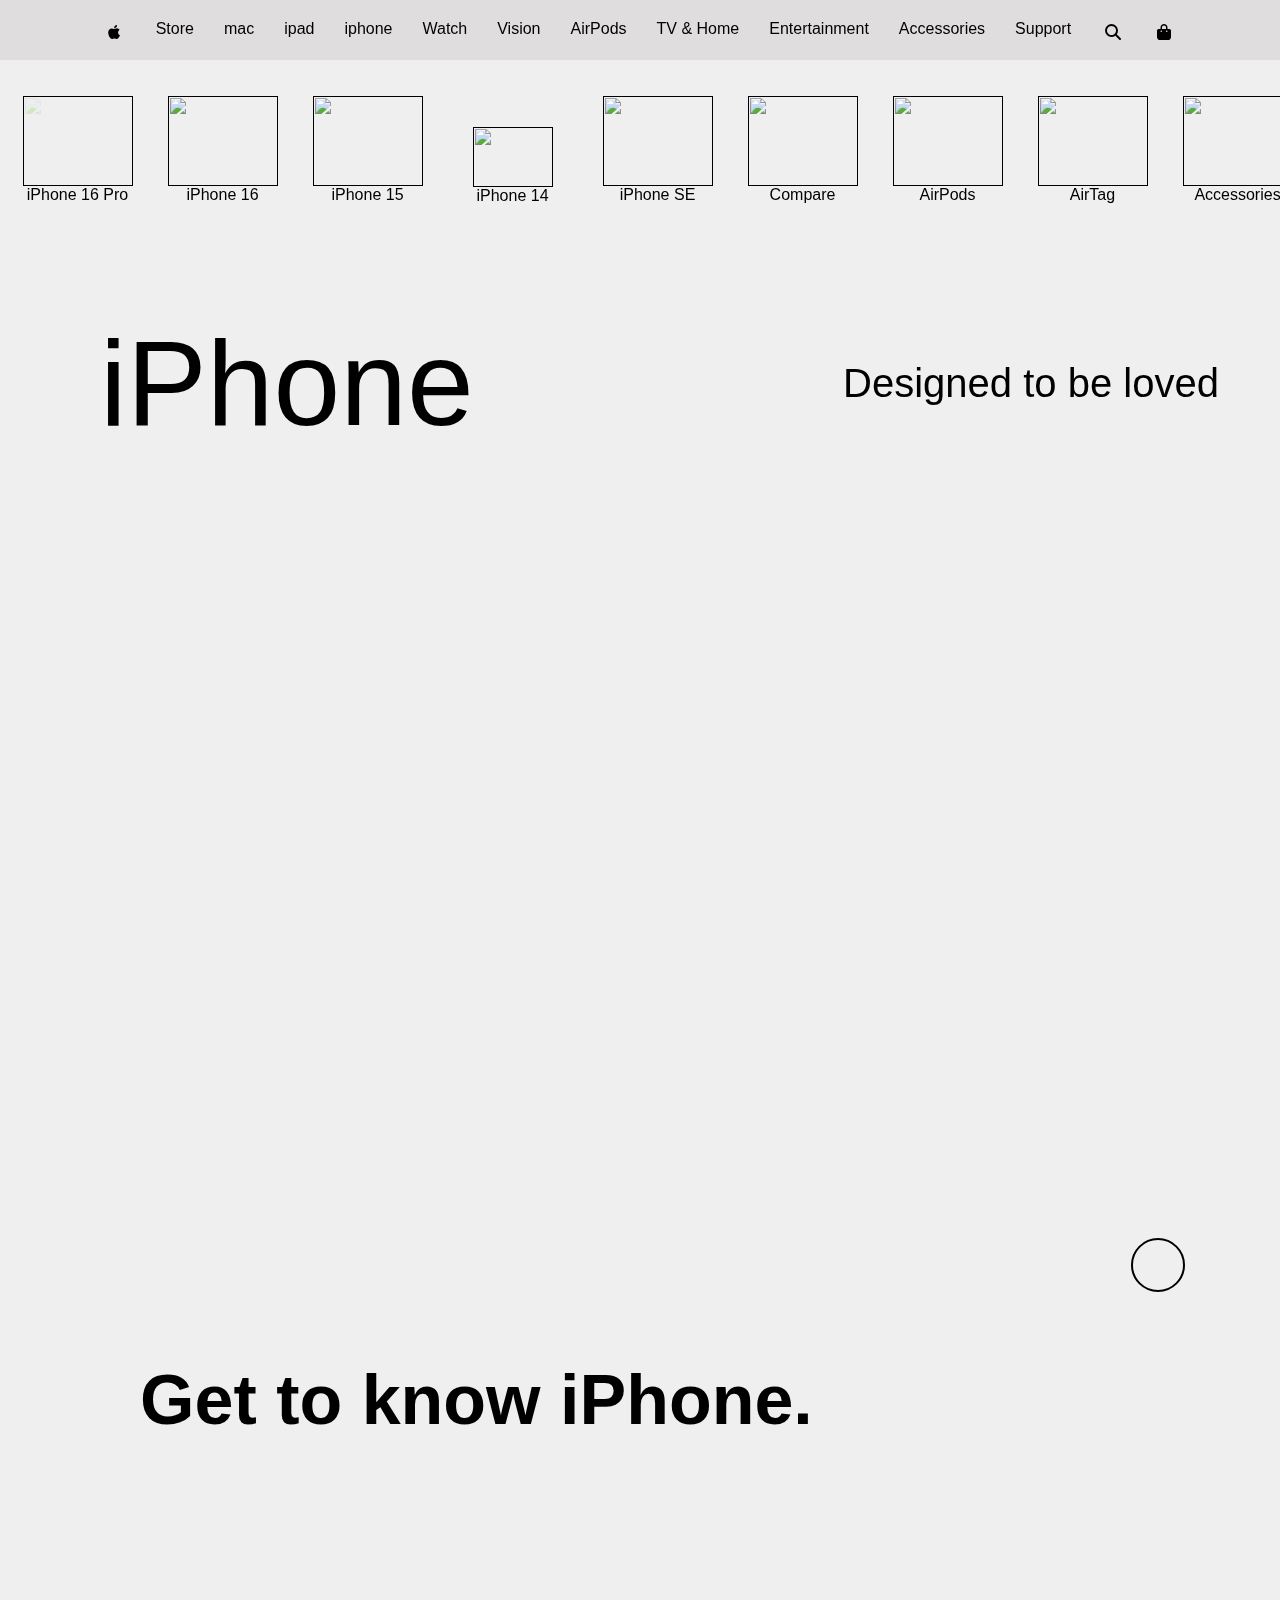
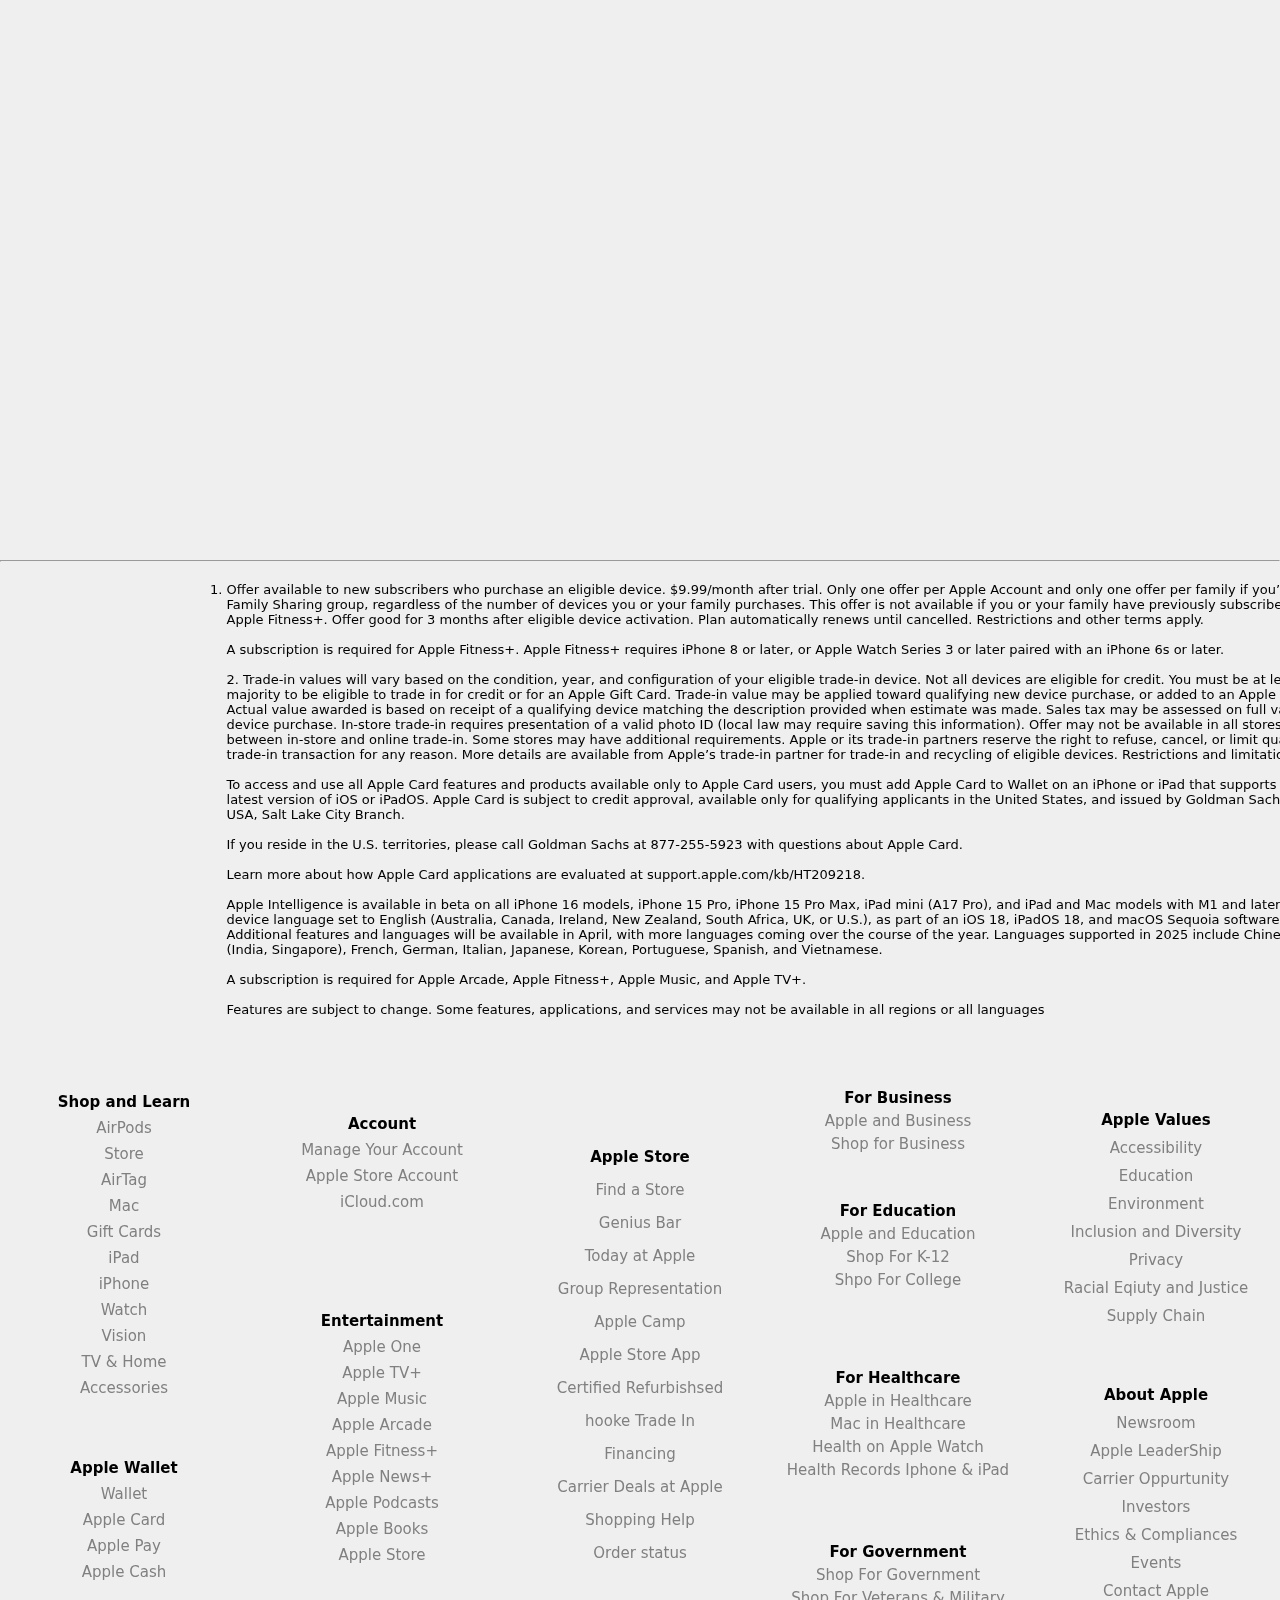
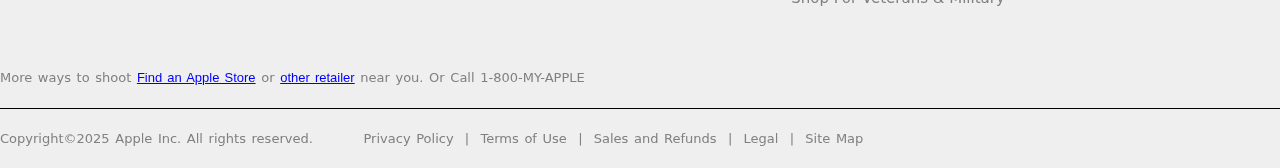
==== SUB_html_files/iphone.html @ dc6b5dbf "added all files except images" ====
<!DOCTYPE html>
<html lang="en">
<head>
    <meta charset="UTF-8">
    <meta http-equiv="X-UA-Compatible" content="IE=edge">
    <meta name="viewport" content="width=device-width, initial-scale=1.0">
    <title>Iphone - Apple</title>
    <link rel="stylesheet" href="../CSS/iphone.css">
    <link rel="stylesheet" href="https://cdnjs.cloudflare.com/ajax/libs/font-awesome/6.7.2/css/all.min.css" integrity="sha512-Evv84Mr4kqVGRNSgIGL/F/aIDqQb7xQ2vcrdIwxfjThSH8CSR7PBEakCr51Ck+w+/U6swU2Im1vVX0SVk9ABhg==" crossorigin="anonymous" referrerpolicy="no-referrer" />
    <link rel="stylesheet" href="https://cdnjs.cloudflare.com/ajax/libs/font-awesome/6.7.2/css/all.min.css" integrity="sha512-Evv84Mr4kqVGRNSgIGL/F/aIDqQb7xQ2vcrdIwxfjThSH8CSR7PBEakCr51Ck+w+/U6swU2Im1vVX0SVk9ABhg==" crossorigin="anonymous" referrerpolicy="no-referrer" />

</head>
<body>
     <!-- ------------(header > all about navbar)------------------ -->
     <div class="navbar">
    
        <ul>
            <a href="../index.html" id="apple_icon"><i class="fa-brands fa-apple" style="color: black;" ></i></a>
            <li><a class="glow" href="store.html">Store</a></li>
            <li><a class="glow" href="mac.html">mac</a></li>
            <li><a class="glow" href="ipad.html">ipad</a></li>
            <li><a class="glow" href="iphone.html">iphone</a></li>
            <li><a class="glow" href="watch.html">Watch</a></li>
            <li><a class="glow" href="">Vision</a></li>
            <li><a class="glow" href="">AirPods</a></li>
            <li><a class="glow" href="">TV & Home</a></li>
            <li><a class="glow" href="">Entertainment</a></li>
            <li><a class="glow" href="">Accessories</a></li>
            <li><a class="glow" href="support.html">Support</a></li>
            <div id="search_box"><i class="fa-solid fa-magnifying-glass" style="color: black;" ></i></div>
            <div id="bag_icon"><i class="fa-solid fa-bag-shopping" style="color: black;"></i></div>
        </ul>
    </div>

         <!-- ------------( > png icons)------------------ -->
<div class="png_icon_collection">

<a href="" style="mix-blend-mode : color-burn ; " id="png_icons_1" class="png_icons"> <img src="../images/iphone_icon_1.svg" height="90px" width="110px">iPhone 16 Pro</a>
<a href="" id="png_icons_2" class="png_icons"> <img src="../images/iphone_icon_2.svg" height="90px" width="110px">iPhone 16</a>
<a href="" id="png_icons_3" class="png_icons"> <img src="../images/iphone_icon_3.svg" height="90px" width="110px">iPhone 15</a>
<a href="" id="png_icons_4" class="png_icons"> <img src="../images/iphone_icon_4.svg" height="60px" width="80px">iPhone 14</a>
<a href="" id="png_icons_5" class="png_icons"> <img src="../images/iphone_icon_5.svg" height="90px" width="110px">iPhone SE</a>
<a href="" id="png_icons_6" class="png_icons"> <img src="../images/mac_icon_7.svg" height="90px" width="110px">Compare</a>
<a href="" id="png_icons_7" class="png_icons"> <img src="../images/iphone_icon_7.svg" height="90px" width="110px">AirPods</a>
<a href="" id="png_icons_8" class="png_icons"> <img src="../images/iphone_icon_8.svg" height="90px" width="110px">AirTag</a>
<a href="" id="png_icons_9" class="png_icons"> <img src="../images/iphone_icon_9.svg" height="90px" width="110px">Accessories</a>
<a href="" id="png_icons_10" class="png_icons"> <img src="../images/iphone_icon_10.svg" height="90px" width="110px">Apple Card</a>
<a href="" id="png_icons_11" class="png_icons"> <img src="../images/iphone_icon_11.svg" height="90px" width="110px">iOS 18</a>
<a href="" id="png_icons_12" class="png_icons"> <img src="../images/iphone_icon_12.svg" height="90px" width="110px">Shop iPhone</a>

</div>
<br>


         <!-- ------------( > video_title)------------------ -->

         <div class="vedio_title">
            <div id="name">iPhone</div>
            <pre id="quote">Designed to be loved </pre>
         </div>


                  <!-- ------------( > video)------------------ -->
<div class="vedio_box">
    <video  style="border-radius: 20px;" src="../videos/iphone_video.mp4" width="100%"  autoplay muted loop playsinline></video>        
    <div id="play_buttn"></div>
</div>

                  <!-- ------------( below_video_title)------------------ -->

<div class="gettoknowmac">&emsp;&emsp;Get to know iPhone.</div>

<!-- ------------( videos of get to know mac part)------------------ -->

<div class="suggestions_bar">

    <!-- syggestion box 1 -->
    <a href="" id="suggestions_1" class="suggestions">


    <div class="lower_pic" id="lower_pic_box_1"></div> 
    
    
    </a>

     <!-- syggestion box 2 -->

    <a href="" id="suggestions_2" class="suggestions"> 

      
                <div class="lower_pic" id="lower_pic_box_2"></div> 

    </a>

     <!-- syggestion box 3 -->

    <a href="" id="suggestions_3" class="suggestions"> 

       
                <div class="lower_pic" id="lower_pic_box_3"></div> 

    </a>

     <!-- syggestion box 4 -->

    <a href="" id="suggestions_4" class="suggestions">
        
       
                <div class="lower_pic" id="lower_pic_box_4"></div> 

    </a>

     <!-- syggestion box 5 -->

    <a href="" id="suggestions_5" class="suggestions">
        
       
                <div class="lower_pic" id="lower_pic_box_5"></div> 

    </a> 

 <!-- syggestion box 6 -->

 <a href="" id="suggestions_6" class="suggestions">
        
       
    <div class="lower_pic" id="lower_pic_box_6"></div> 

</a> 

 <!-- syggestion box 7 -->

 <a href="" id="suggestions_7" class="suggestions">
        
       
    <div class="lower_pic" id="lower_pic_box_7"></div> 

</a> 

 <!-- syggestion box 8 -->

 <a href="" id="suggestions_8" class="suggestions">
        
       
    <div class="lower_pic" id="lower_pic_box_8"></div> 

</a> 

</div>

<hr>
<main>
     <!-- ------------(footer > all bout footer)------------------ -->

    <footer>

        <div class="footer">
            <pre id="footer_para" >1. Offer available to new subscribers who purchase an eligible device. $9.99/month after trial. Only one offer per Apple Account and only one offer per family if you’re part of a
    Family Sharing group, regardless of the number of devices you or your family purchases. This offer is not available if you or your family have previously subscribed to
    Apple Fitness+. Offer good for 3 months after eligible device activation. Plan automatically renews until cancelled. Restrictions and other terms apply.
    
    A subscription is required for Apple Fitness+. Apple Fitness+ requires iPhone 8 or later, or Apple Watch Series 3 or later paired with an iPhone 6s or later.
    
    2. Trade‑in values will vary based on the condition, year, and configuration of your eligible trade‑in device. Not all devices are eligible for credit. You must be at least the age of
    majority to be eligible to trade in for credit or for an Apple Gift Card. Trade‑in value may be applied toward qualifying new device purchase, or added to an Apple Gift Card.
    Actual value awarded is based on receipt of a qualifying device matching the description provided when estimate was made. Sales tax may be assessed on full value of a new 
    device purchase. In‑store trade‑in requires presentation of a valid photo ID (local law may require saving this information). Offer may not be available in all stores, and may vary
    between in‑store and online trade‑in. Some stores may have additional requirements. Apple or its trade‑in partners reserve the right to refuse, cancel, or limit quantity of any
    trade‑in transaction for any reason. More details are available from Apple’s trade-in partner for trade‑in and recycling of eligible devices. Restrictions and limitations may apply.
    
    To access and use all Apple Card features and products available only to Apple Card users, you must add Apple Card to Wallet on an iPhone or iPad that supports and has the
    latest version of iOS or iPadOS. Apple Card is subject to credit approval, available only for qualifying applicants in the United States, and issued by Goldman Sachs Bank 
    USA, Salt Lake City Branch.
    
    If you reside in the U.S. territories, please call Goldman Sachs at 877-255-5923 with questions about Apple Card.
    
    Learn more about how Apple Card applications are evaluated at support.apple.com/kb/HT209218.
    
    Apple Intelligence is available in beta on all iPhone 16 models, iPhone 15 Pro, iPhone 15 Pro Max, iPad mini (A17 Pro), and iPad and Mac models with M1 and later, with Siri and
    device language set to English (Australia, Canada, Ireland, New Zealand, South Africa, UK, or U.S.), as part of an iOS 18, iPadOS 18, and macOS Sequoia software update.
    Additional features and languages will be available in April, with more languages coming over the course of the year. Languages supported in 2025 include Chinese, English
    (India, Singapore), French, German, Italian, Japanese, Korean, Portuguese, Spanish, and Vietnamese.
    
    A subscription is required for Apple Arcade, Apple Fitness+, Apple Music, and Apple TV+.
    
    Features are subject to change. Some features, applications, and services may not be available in all regions or all languages</pre>
        </div>
    <br>
        <div id="extra_info">
            <!-- all aboout column - 1 -->
    <div  id="grid-box-1" class="grid-box"> 
        <div id="section_1">
         
            <h1 class="column-1-title-1">Shop and Learn</h1>
            <a href="#" class="column-1">AirPods</a>
            <a href="store.html" class="column-1">Store</a>
            <a href="#" class="column-1">AirTag</a>
            <a href="mac.html" class="column-1">Mac</a>
            <a href="#" class="column-1">Gift Cards</a>
            <a href="ipad.html" class="column-1">iPad</a>
            <a href="iphone.html" class="column-1">iPhone</a>
            <a href="watch.html" class="column-1">Watch</a>
            <a href="#" class="column-1">Vision</a>
            <a href="#" class="column-1">TV & Home</a>
            <a href="#" class="column-1">Accessories</a>
    
        </div>
        <div id="section_2">
            <h1 class="column-1-title-1">Apple Wallet</h1>
            <a href="#" class="column-1">Wallet</a>
            <a href="#" class="column-1">Apple Card</a>
            <a href="#" class="column-1">Apple Pay</a>
            <a href="#" class="column-1">Apple Cash</a>
        </div>
    </div>
     <!-- all aboout column - 2 -->
    <div  id="grid-box-2" class="grid-box"> 
        <div id="section_3">
    
            <h1 class="column-1-title-1">Account</h1>
            <a href="#" class="column-1">Manage Your Account</a>
            <a href="#" class="column-1">Apple Store Account</a>
            <a href="#" class="column-1">iCloud.com</a>
    
        </div>
        <div id="section_4">
    
            <h1 class="column-1-title-1">Entertainment</h1>
            <a href="#" class="column-1">Apple One</a>
            <a href="#" class="column-1">Apple TV+</a>
            <a href="#" class="column-1">Apple Music</a>
            <a href="#" class="column-1">Apple Arcade</a>
            <a href="#" class="column-1">Apple Fitness+</a>
            <a href="#" class="column-1">Apple News+</a>
            <a href="#" class="column-1">Apple Podcasts</a>
            <a href="#" class="column-1">Apple Books</a>
            <a href="store.html" class="column-1">Apple Store</a>
    
        </div>
    </div>
     <!-- all aboout column - 3 -->
    <div  id="grid-box-3" class="grid-box"> 
    
        <h1 class="column-1-title-1">Apple Store</h1>
        <a href="store.html" class="column-1"> Find a Store</a>
        <a href="#" class="column-1">Genius Bar</a>
        <a href="../index.html" class="column-1">Today at Apple</a>
        <a href="#" class="column-1">Group Representation</a>
        <a href="../index.html" class="column-1">Apple Camp</a>
        <a href="store.html" class="column-1">Apple Store App</a>
        <a href="#" class="column-1">Certified Refurbishsed</a>
        <a href="#" class="column-1">hooke Trade In</a>
        <a href="#" class="column-1">Financing</a>
        <a href="#" class="column-1">Carrier Deals at Apple</a>
        <a href="store.html" class="column-1">Shopping Help</a>
        <a href="#" class="column-1">Order status</a>
    
    </div>
     <!-- all aboout column - 3 -->
    
    <div  id="grid-box-4" class="grid-box"> 
    
        <div id="section_5">
            <h1 class="column-1-title-1">For Business</h1>
            <a href="#" class="column-1"> Apple and Business</a>
            <a href="#" class="column-1">Shop for Business</a>
        </div>
    
        <div id="section_6">
            <h1 class="column-1-title-1">For Education</h1>
            <a href="#" class="column-1"> Apple and Education</a>
            <a href="#" class="column-1">Shop For K-12</a>
            <a href="#" class="column-1">Shpo For College</a>
        </div>
    
        <div id="section_7">
            <h1 class="column-1-title-1">For Healthcare</h1>
            <a href="#" class="column-1"> Apple in Healthcare</a>
            <a href="mac.html" class="column-1">Mac in Healthcare</a>
            <a href="watch.html" class="column-1">Health on Apple Watch</a>
            <a href="#" class="column-1">Health Records Iphone & iPad</a>
        </div>
    
        <div id="section_8">
            <h1 class="column-1-title-1">For Government</h1>
            <a href="#" class="column-1"> Shop For Government</a>
            <a href="#" class="column-1">Shop For Veterans & Military</a>
        </div>
    
    </div>
    <div  id="grid-box-5" class="grid-box"> 
       
        <div id="section_9">
            <h1 class="column-1-title-1">Apple Values</h1>
            <a href="#" class="column-1">Accessibility</a>
            <a href="#" class="column-1">Education</a>
            <a href="#" class="column-1">Environment</a>
            <a href="#" class="column-1">Inclusion and Diversity</a>
            <a href="#" class="column-1">Privacy</a>
            <a href="#" class="column-1">Racial Eqiuty and Justice</a>
            <a href="#" class="column-1">Supply Chain</a>
        
        </div>
    
        <div id="section_10">
    
         
                <h1 class="column-1-title-1"> About Apple</h1>
                <a href="#" class="column-1">Newsroom</a>
                <a href="#" class="column-1">Apple LeaderShip</a>
                <a href="#" class="column-1">Carrier Oppurtunity</a>
                <a href="#" class="column-1">Investors</a>
                <a href="#" class="column-1">Ethics & Compliances</a>
                <a href="#" class="column-1">Events</a>
                <a href="#" class="column-1">Contact Apple</a>
            
    
        </div>
    </div>
        </div>
    <!-- ----------------IMP info---------------------------------- -->
        <br>
    
        <div id="imp_info">
            <div id="above_copyright">
                <p id="second_last_line">More ways to shoot <a href="" style="color: blue; text-decoration: underline;" >Find an Apple Store</a> or <a 
                    style="color: blue; text-decoration: underline;" href="">other retailer</a> near you. Or Call 1-800-MY-APPLE</p>
            </div>
    
            <div id="copyright">
                <pre id="last_line" >Copyright&copy;2025 Apple Inc. All rights reserved.         Privacy Policy  |  Terms of Use  |  Sales and Refunds  |  Legal  |  Site Map</pre>
            </div>
        </div>
    </footer>
---- CSS/iphone.css ----
body{
    overflow-x: hidden;
  }
  * {
    padding: 0;
    margin: 0;
  }
  /* -------------(header > navbar )----------------- */
  body{
    background-color: #efefef ;
  }
  .navbar {
    /* border: 1px solid black; */
    height: 60px;
    width: 100%;
    display: flex;
    flex-direction: row;
    justify-content: center;
    align-items: center;
    justify-content: space-around;
    gap: 30px;
    /* background-color: #efefef ; */
    background-color: rgb(223, 221, 221);
    /* position: fixed; */
  }
  .glow{
    transition: text-shadow 0.3s ease-in-out, color 0.3s ease-in-out;
  }
  
  .glow:hover{
  color :rgba(255, 255, 255, 1);
  text-shadow: 0 0 5px rgba(255, 255, 255, 0.8),
               0 0 10px rgba(255, 255, 255, 0.6),
               0 0 20px rgba(255, 255, 255, 0.4)
  }
  
  #apple_icon {
    /* border: 1px solid black; */
    height: 20px;
    width: 2%;
  
  }
  
  #apple_icon,#search_box,#bag_icon:hover{
  cursor: -webkit-grabbing;
  }
  
  #search_box {
    /* border: 1px solid black; */
    height: 20px;
    width: 2%;
  }
  #bag_icon {
    /* border: 1px solid black; */
    height: 20px;
    width: 2%;
  }
  a {
    font-family: -apple-system, BlinkMacSystemFont, "Segoe UI", Roboto,
      "Helvetica Neue", Arial, sans-serif;
    font-weight: 20px;
    text-decoration: none;
    color: black;
  }
  i {
    padding: 4px;
    color: white;
  }
  ul {
    gap: 30px;
    list-style: none;
    display: flex;
  }
  /* -------------( > png icons )----------------- */
  .png_icon_collection{
    height: 160px;
    width: 98.6%;
    /* border: 1px solid black; */
    padding: 10px;
    display: grid;
    grid-template-columns: repeat(12,135px);
    grid-template-rows: 1;
    gap: 10px;
    overflow-y: hidden;
  overflow-x: auto;
  /* position: relative; */
   
  }

  
  .png_icons{
    /* border: 1px solid black; */
    display: flex;
    justify-content: center;
    align-items: center;
  }

  #png_icons_1,#png_icons_2,#png_icons_3,#png_icons_4,#png_icons_5,#png_icons_6,#png_icons_7,#png_icons_8,#png_icons_9,#png_icons_10{
    display: flex;
    flex-direction: column;
      }

      #png_icons_4{
        margin-top: 31px;
      }


  
  /* -------------(vedio > quote )----------------- */
   
  .vedio_title{
    height: 250px;
    width: 100%;
    /* border: 1px solid black; */
    display: flex;
    flex-direction: row;
    justify-content: center;
    align-items: center;
    justify-content: space-between;
  }
  
  #name{
  font-family: -apple-system, BlinkMacSystemFont, "Segoe UI", Roboto,"Helvetica Neue", Arial, sans-serif;
  font-weight: 500;
  font-size: 120px;
  text-decoration: none;
  color: black;
  margin-left: 100px;
  }
  
  #quote{
    font-family: -apple-system, BlinkMacSystemFont, "Segoe UI", Roboto,"Helvetica Neue", Arial, sans-serif;
  font-weight: 300;
  font-size: 40px;
  text-decoration: none;
  color: black;
  margin-right: 50px;
  }
  
  .vedio_box{
    /* border: 1px solid black; */
    height: 732px;
    width: 95.6%;
    margin: 30px;
    border-radius: 20px;
    object-fit: cover;
  position: relative;
  }
  
  #play_buttn{
    height: 50px;
    width: 50px;
    border: 2px solid black;
    border-radius: 50%;
    background-image: url("../images/play_buttn.jpg");
    background-size: cover;
    position: absolute;
  top: 700px;
  left: 90%;
  }
  /* -------------(below_video_title )----------------- */
  
  .gettoknowmac{
    height: 200px;
    width: 100%;
    /* border: 1px solid black; */
    display: flex;
    justify-content: center;
    align-items: center;
    justify-content: flex-start;
    font-family: -apple-system, BlinkMacSystemFont, "Segoe UI", Roboto,"Helvetica Neue", Arial, sans-serif;
    font-weight: bold;
    font-size: 70px;
    text-decoration: none;
    color: black;
  }
  
  
  /* ---------suggestion_bar___-------------- */
  .suggestions_bar{
    /* border: 1px solid black; */
    height: 600px;
    width: 100%;
    padding: 30px;
    display: grid;
    grid-template-columns: repeat(8,400px);
    gap: 25px;
  overflow-y: hidden;
  overflow-x: auto;
  }
  
  
  
  .lower_pic{
    /* border: 1px solid black; */
    height: 100%;
    width: 100%;
    border-radius: 35px;
  }
  
  .suggestions{
  
    display: flex;
    flex-direction: column;
    justify-content: space-around;
    transition: transform 0.7s ease;
    
  }
  
  .suggestions:hover{
  
    transform: scale(1.05);  
  }
  /* 
  #suggestions_1,#suggestions_2,#suggestions_3,#suggestions_4,#suggestions_5{
    border-radius: 8px;
  } */
  
  
  
  /* ------suggestion box 1 */
  
  
  #upper_title_box_1,#upper_title_box_2,#upper_title_box_3,#upper_title_box_4,#upper_title_box_5{
    font-family: system-ui, -apple-system, BlinkMacSystemFont, 'Segoe UI', Roboto, Oxygen, Ubuntu, Cantarell, 'Open Sans', 'Helvetica Neue', sans-serif;
    font-size: 30px;
    font-weight: 60px;
   
  }
  
  #lower_pic_box_1{
    background-image: url("../images/insta-1.png");
    background-size: cover;
  }
  #lower_pic_box_2{
    background-image: url("../images/insta-2.png");
    background-size: cover;
  }
  
  #lower_pic_box_3{
    background-image: url("../images/insta-3.png");
    background-size: cover;
  }
  
  #lower_pic_box_4{
    background-image: url("../images/insta-4.png");
    background-size: cover;
  }
  
  #lower_pic_box_5{
    background-image: url("../images/insta-5.png");
    background-size: cover;
  }
  
  #lower_pic_box_6{
    background-image: url("../images/insta-6.png");
    background-size: cover;
  }
  
  #lower_pic_box_7{
    background-image: url("../images/insta-7.png");
    background-size: cover;
  }

  #lower_pic_box_8{
    background-image: url("../images/insta-8.png");
    background-size: cover;
  }
  
  /* -----------(footer of mac.html----------------------) */
  
  
  .footer {
    /* border: 1px solid black; */
    height: 500px;
    width: 100%;
    background-color: #efefef;
  }
  
  #footer_para {
    font-family: system-ui, -apple-system, BlinkMacSystemFont, "Segoe UI", Roboto,
      Oxygen, Ubuntu, Cantarell, "Open Sans", "Helvetica Neue", sans-serif;
    font-size: 13px;
    margin-left: 210px;
    padding-top: 20px;
  }
  /* -------------(footer > extra_info)------------------- */
  #extra_info {
    height: 550px;
    width: 100%;
    background-color: #efefef;
    display: grid;
    grid-template-columns: repeat(5, 1fr);
    gap: 10px;
  }
  
  /* ----------all aboout column -1 ------------------------------- */
  #grid-box-1 {
    display: flex;
    flex-direction: column;
    justify-content: center;
    align-items: center;
  }
  
  #section_1 {
    /* border: 1px solid blue; */
    height: 60%;
    width: 100%;
    display: flex;
    flex-direction: column;
    gap: 8px;
    justify-content: center;
    align-items: center;
  }
  .column-1 {
    font-family: system-ui, -apple-system, BlinkMacSystemFont, "Segoe UI", Roboto,
      Oxygen, Ubuntu, Cantarell, "Open Sans", "Helvetica Neue", sans-serif;
    font-size: 15px;
    font-weight: 300;
    color: grey;
  }
  .column-1:hover {
    text-decoration: underline;
  }
  .column-1-title-1 {
    font-family: system-ui, -apple-system, BlinkMacSystemFont, "Segoe UI", Roboto,
      Oxygen, Ubuntu, Cantarell, "Open Sans", "Helvetica Neue", sans-serif;
    font-size: 15px;
    font-weight: bold;
    color: rgb(0, 0, 0);
  }
  
  #section_2 {
    /* border: 1px solid blue; */
    height: 40%;
    width: 100%;
    display: flex;
    flex-direction: column;
    gap: 8px;
    justify-content: center;
    align-items: center;
  }
  /* ----------all aboout column - 2 ------------------------------- */
  #grid-box-2 {
    display: flex;
    flex-direction: column;
    justify-content: flex-start;
    justify-content: center;
    align-items: center;
  }
  
  #section_3 {
    /* border: 1px solid blue; */
    height: 30%;
    width: 100%;
    display: flex;
    flex-direction: column;
    gap: 8px;
    justify-content: center;
    align-items: center;
  }
  
  #section_4 {
    /* border: 1px solid blue; */
    height: 70%;
    width: 100%;
    display: flex;
    flex-direction: column;
    gap: 8px;
    justify-content: center;
    align-items: center;
  }
  /* ----------all aboout column - 3 ------------------------------- */
  #grid-box-3 {
    display: flex;
    flex-direction: column;
    justify-content: flex-start;
    justify-content: center;
    align-items: center;
    gap: 15px;
  }
  
  /* ----------all aboout column - 4 ------------------------------- */
  #grid-box-4 {
    display: flex;
    flex-direction: column;
    justify-content: flex-start;
    justify-content: center;
    align-items: center;
  }
  
  #section_5 {
    /* border: 1px solid blue; */
    height: 15%;
    width: 100%;
    display: flex;
    flex-direction: column;
    gap: 5px;
    justify-content: center;
    align-items: center;
  }
  #section_6 {
    /* border: 1px solid blue; */
    height: 30%;
    width: 100%;
    display: flex;
    flex-direction: column;
    gap: 5px;
    justify-content: center;
    align-items: center;
  }
  #section_7 {
    /* border: 1px solid blue; */
    height: 35%;
    width: 100%;
    display: flex;
    flex-direction: column;
    gap: 5px;
    justify-content: center;
    align-items: center;
  }
  #section_8 {
    /* border: 1px solid blue; */
    height: 20%;
    width: 100%;
    display: flex;
    flex-direction: column;
    gap: 5px;
    justify-content: center;
    align-items: center;
  }
  /* ----------all aboout column - 5 ------------------------------- */
  #grid-box-5 {
    display: flex;
    flex-direction: column;
    justify-content: flex-start;
    justify-content: center;
    align-items: center;
  }
  
  #section_9 {
    /* border: 1px solid blue; */
    height: 50%;
    width: 100%;
    display: flex;
    flex-direction: column;
    gap: 10px;
    justify-content: center;
    align-items: center;
  }
  
  #section_10 {
    /* border: 1px solid blue; */
    height: 50%;
    width: 100%;
    display: flex;
    flex-direction: column;
    gap: 10px;
    justify-content: center;
    align-items: center;
  }
  /* -----------(IMP info)------------------ */
  #imp_info {
    /* border: 1px solid black; */
    height: 120px;
    width: 100%;
    display: flex;
    flex-direction: column;
    justify-content: center;
    align-items: center;
    justify-content: space-evenly;
    background-color: #efefef;
  }
  
  #above_copyright {
    border-bottom: 1px solid black;
    height: 50%;
    width: 100%;
    display: flex;
    align-items: center;
  }
  
  #second_last_line {
    font-family: system-ui, -apple-system, BlinkMacSystemFont, "Segoe UI", Roboto,
      Oxygen, Ubuntu, Cantarell, "Open Sans", "Helvetica Neue", sans-serif;
    font-size: 13px;
    font-weight: 150;
    word-spacing: 1.5px;
    color: grey;
  }
  
  #copyright {
    display: flex;
    align-items: center;
    height: 50%;
    width: 100%;
  }
  
  #last_line {
    font-family: system-ui, -apple-system, BlinkMacSystemFont, "Segoe UI", Roboto,
      Oxygen, Ubuntu, Cantarell, "Open Sans", "Helvetica Neue", sans-serif;
    font-size: 13px;
    font-weight: 150;
    word-spacing: 1.5px;
    color: grey;
  }
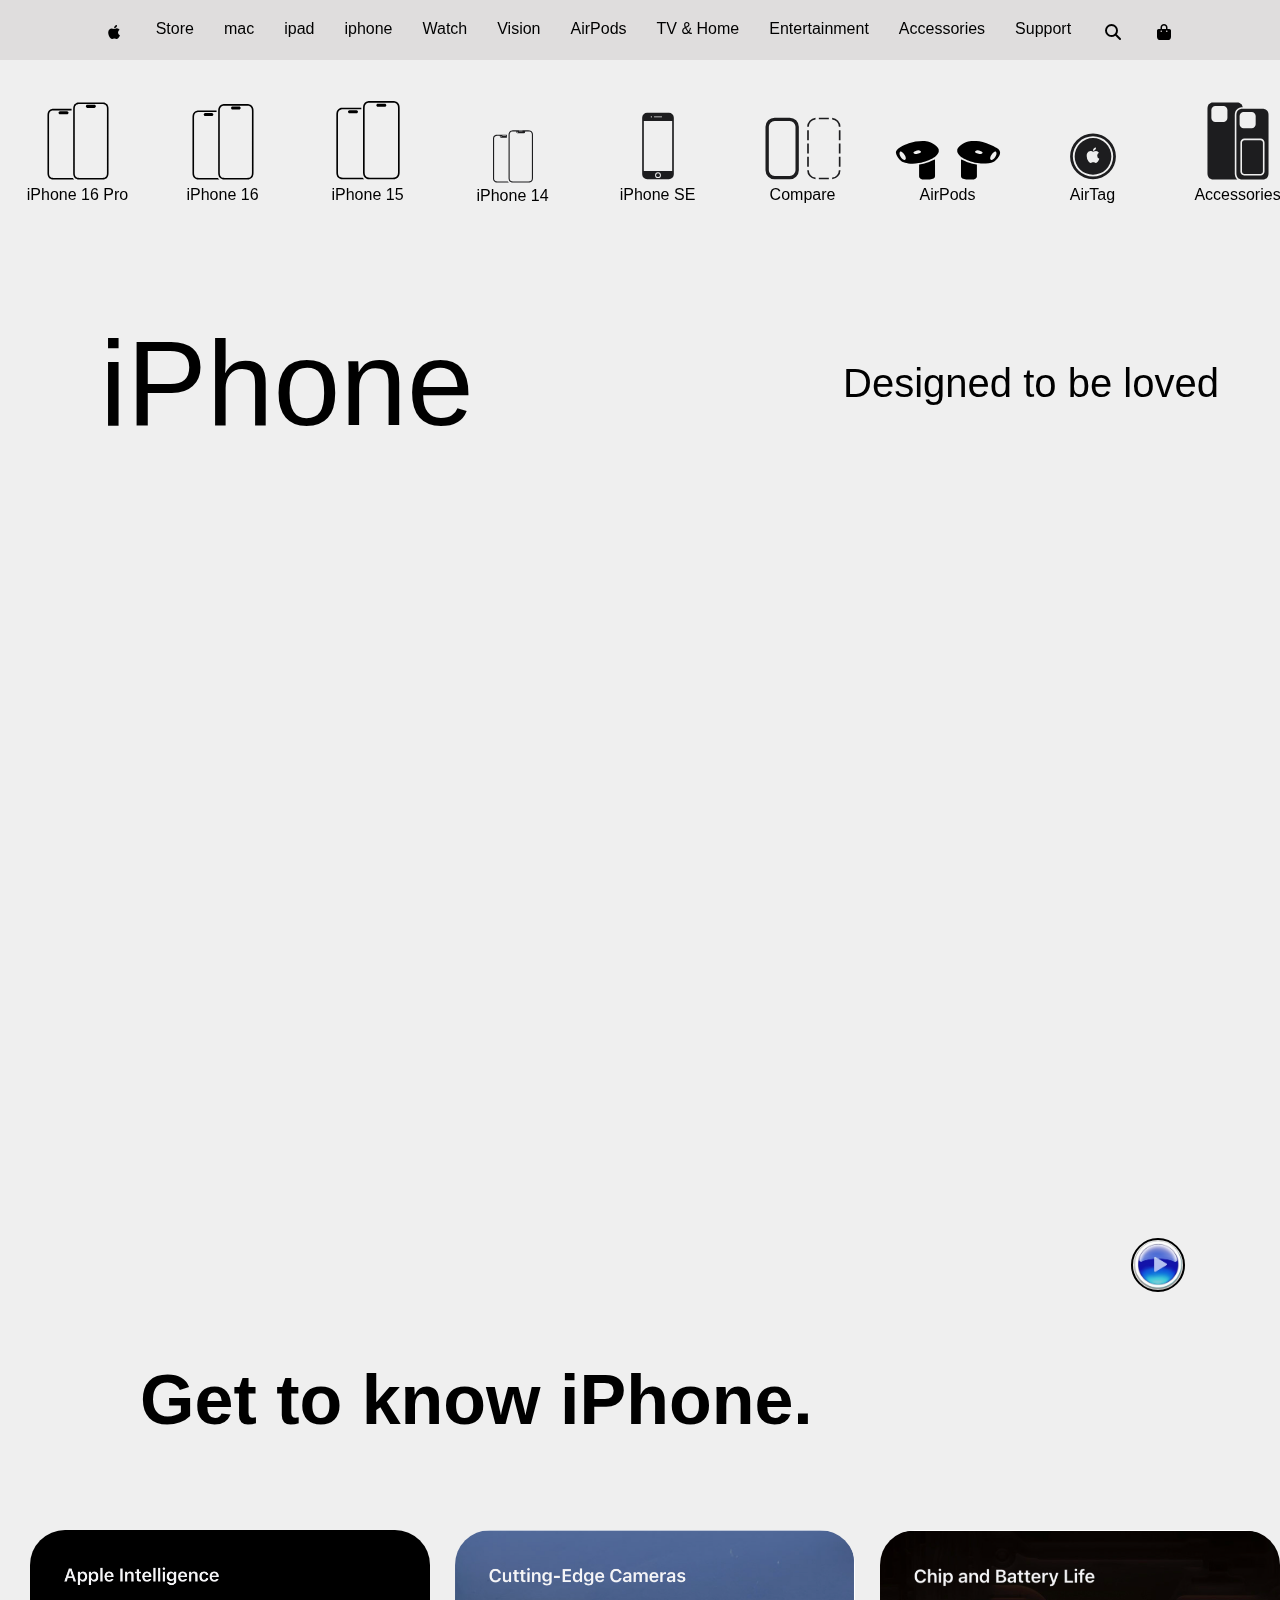
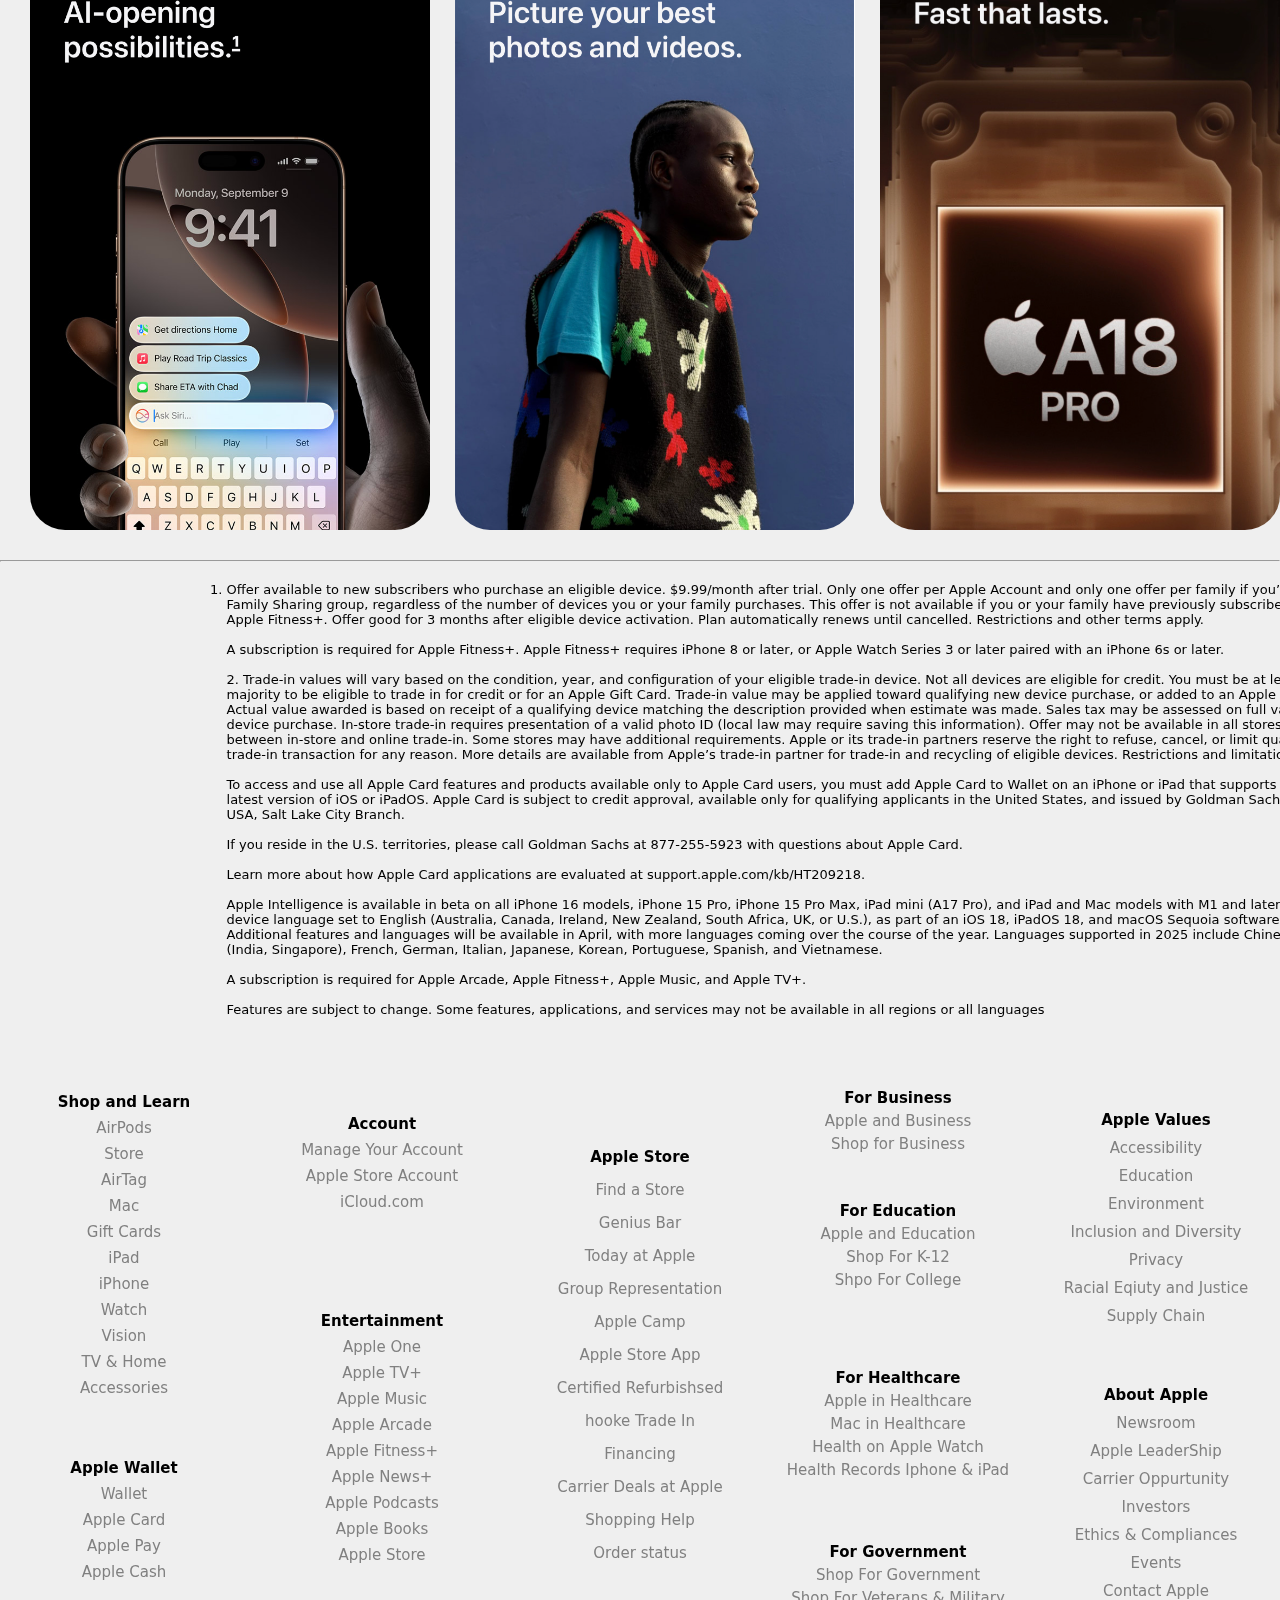
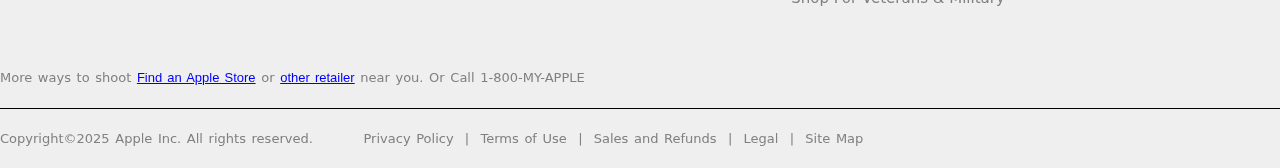
==== commit 07745a9f: "Updated  iphone.html" ====
--- a/SUB_html_files/iphone.html
+++ b/SUB_html_files/iphone.html
@@ -35,18 +35,18 @@
          <!-- ------------( > png icons)------------------ -->
 <div class="png_icon_collection">
 
-<a href="" style="mix-blend-mode : color-burn ; " id="png_icons_1" class="png_icons"> <img src="../images/iphone_icon_1.svg" height="90px" width="110px">iPhone 16 Pro</a>
-<a href="" id="png_icons_2" class="png_icons"> <img src="../images/iphone_icon_2.svg" height="90px" width="110px">iPhone 16</a>
-<a href="" id="png_icons_3" class="png_icons"> <img src="../images/iphone_icon_3.svg" height="90px" width="110px">iPhone 15</a>
-<a href="" id="png_icons_4" class="png_icons"> <img src="../images/iphone_icon_4.svg" height="60px" width="80px">iPhone 14</a>
-<a href="" id="png_icons_5" class="png_icons"> <img src="../images/iphone_icon_5.svg" height="90px" width="110px">iPhone SE</a>
-<a href="" id="png_icons_6" class="png_icons"> <img src="../images/mac_icon_7.svg" height="90px" width="110px">Compare</a>
-<a href="" id="png_icons_7" class="png_icons"> <img src="../images/iphone_icon_7.svg" height="90px" width="110px">AirPods</a>
-<a href="" id="png_icons_8" class="png_icons"> <img src="../images/iphone_icon_8.svg" height="90px" width="110px">AirTag</a>
-<a href="" id="png_icons_9" class="png_icons"> <img src="../images/iphone_icon_9.svg" height="90px" width="110px">Accessories</a>
-<a href="" id="png_icons_10" class="png_icons"> <img src="../images/iphone_icon_10.svg" height="90px" width="110px">Apple Card</a>
-<a href="" id="png_icons_11" class="png_icons"> <img src="../images/iphone_icon_11.svg" height="90px" width="110px">iOS 18</a>
-<a href="" id="png_icons_12" class="png_icons"> <img src="../images/iphone_icon_12.svg" height="90px" width="110px">Shop iPhone</a>
+<a href="" style="mix-blend-mode : color-burn ; " id="png_icons_1" class="png_icons"> <img src="../iphone_icon_1.svg" height="90px" width="110px">iPhone 16 Pro</a>
+<a href="" id="png_icons_2" class="png_icons"> <img src="../iphone_icon_2.svg" height="90px" width="110px">iPhone 16</a>
+<a href="" id="png_icons_3" class="png_icons"> <img src="../iphone_icon_3.svg" height="90px" width="110px">iPhone 15</a>
+<a href="" id="png_icons_4" class="png_icons"> <img src="../iphone_icon_4.svg" height="60px" width="80px">iPhone 14</a>
+<a href="" id="png_icons_5" class="png_icons"> <img src="../iphone_icon_5.svg" height="90px" width="110px">iPhone SE</a>
+<a href="" id="png_icons_6" class="png_icons"> <img src="../mac_icon_7.svg" height="90px" width="110px">Compare</a>
+<a href="" id="png_icons_7" class="png_icons"> <img src="../iphone_icon_7.svg" height="90px" width="110px">AirPods</a>
+<a href="" id="png_icons_8" class="png_icons"> <img src="../iphone_icon_8.svg" height="90px" width="110px">AirTag</a>
+<a href="" id="png_icons_9" class="png_icons"> <img src="../iphone_icon_9.svg" height="90px" width="110px">Accessories</a>
+<a href="" id="png_icons_10" class="png_icons"> <img src="../iphone_icon_10.svg" height="90px" width="110px">Apple Card</a>
+<a href="" id="png_icons_11" class="png_icons"> <img src="../iphone_icon_11.svg" height="90px" width="110px">iOS 18</a>
+<a href="" id="png_icons_12" class="png_icons"> <img src="../iphone_icon_12.svg" height="90px" width="110px">Shop iPhone</a>
 
 </div>
 <br>
@@ -331,4 +331,4 @@
                 <pre id="last_line" >Copyright&copy;2025 Apple Inc. All rights reserved.         Privacy Policy  |  Terms of Use  |  Sales and Refunds  |  Legal  |  Site Map</pre>
             </div>
         </div>
-    </footer>+    </footer>
--- a/CSS/iphone.css
+++ b/CSS/iphone.css
@@ -152,7 +152,7 @@
     width: 50px;
     border: 2px solid black;
     border-radius: 50%;
-    background-image: url("../images/play_buttn.jpg");
+    background-image: url("../play_buttn.jpg");
     background-size: cover;
     position: absolute;
   top: 700px;
@@ -229,41 +229,41 @@
   }
   
   #lower_pic_box_1{
-    background-image: url("../images/insta-1.png");
+    background-image: url("../insta-1.png");
     background-size: cover;
   }
   #lower_pic_box_2{
-    background-image: url("../images/insta-2.png");
+    background-image: url("../insta-2.png");
     background-size: cover;
   }
   
   #lower_pic_box_3{
-    background-image: url("../images/insta-3.png");
+    background-image: url("../insta-3.png");
     background-size: cover;
   }
   
   #lower_pic_box_4{
-    background-image: url("../images/insta-4.png");
+    background-image: url("../insta-4.png");
     background-size: cover;
   }
   
   #lower_pic_box_5{
-    background-image: url("../images/insta-5.png");
+    background-image: url("../insta-5.png");
     background-size: cover;
   }
   
   #lower_pic_box_6{
-    background-image: url("../images/insta-6.png");
+    background-image: url("../insta-6.png");
     background-size: cover;
   }
   
   #lower_pic_box_7{
-    background-image: url("../images/insta-7.png");
+    background-image: url("../insta-7.png");
     background-size: cover;
   }
 
   #lower_pic_box_8{
-    background-image: url("../images/insta-8.png");
+    background-image: url("../insta-8.png");
     background-size: cover;
   }
   
@@ -503,4 +503,4 @@
     font-weight: 150;
     word-spacing: 1.5px;
     color: grey;
-  }+  }
